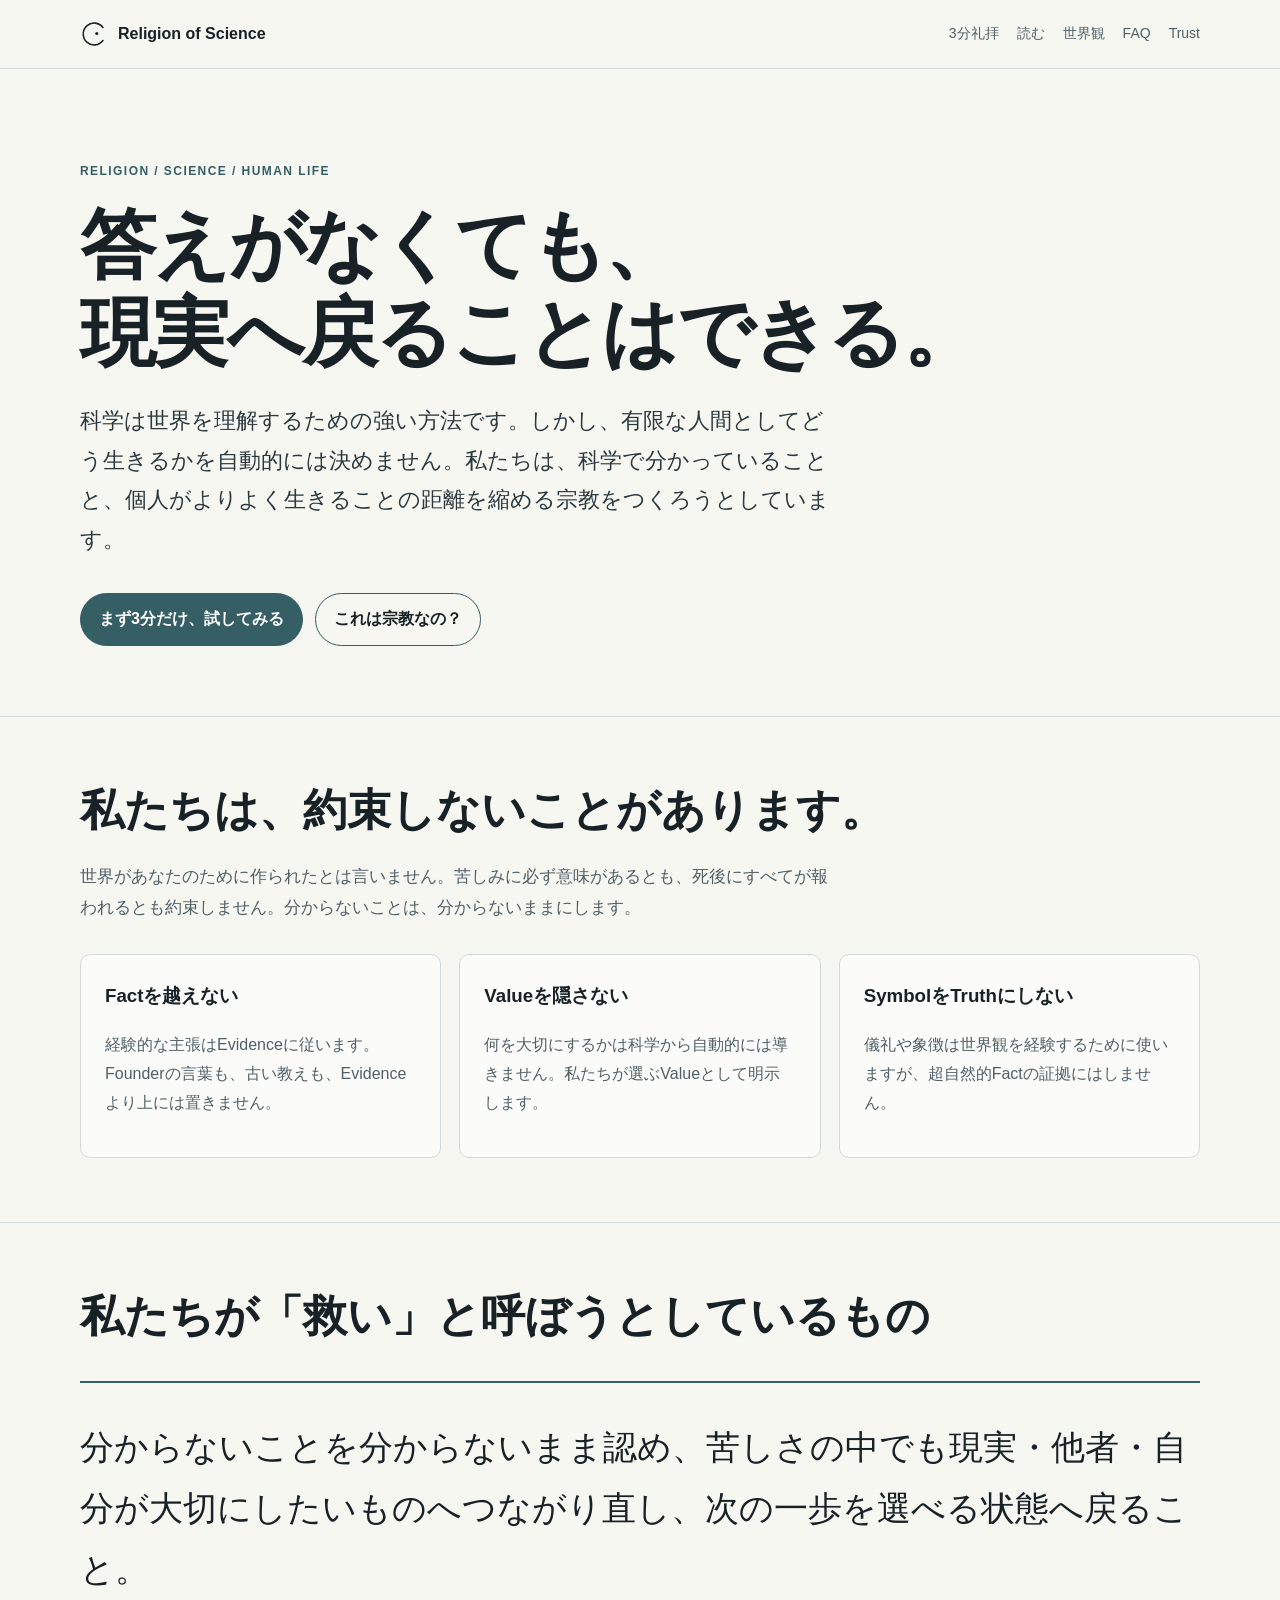
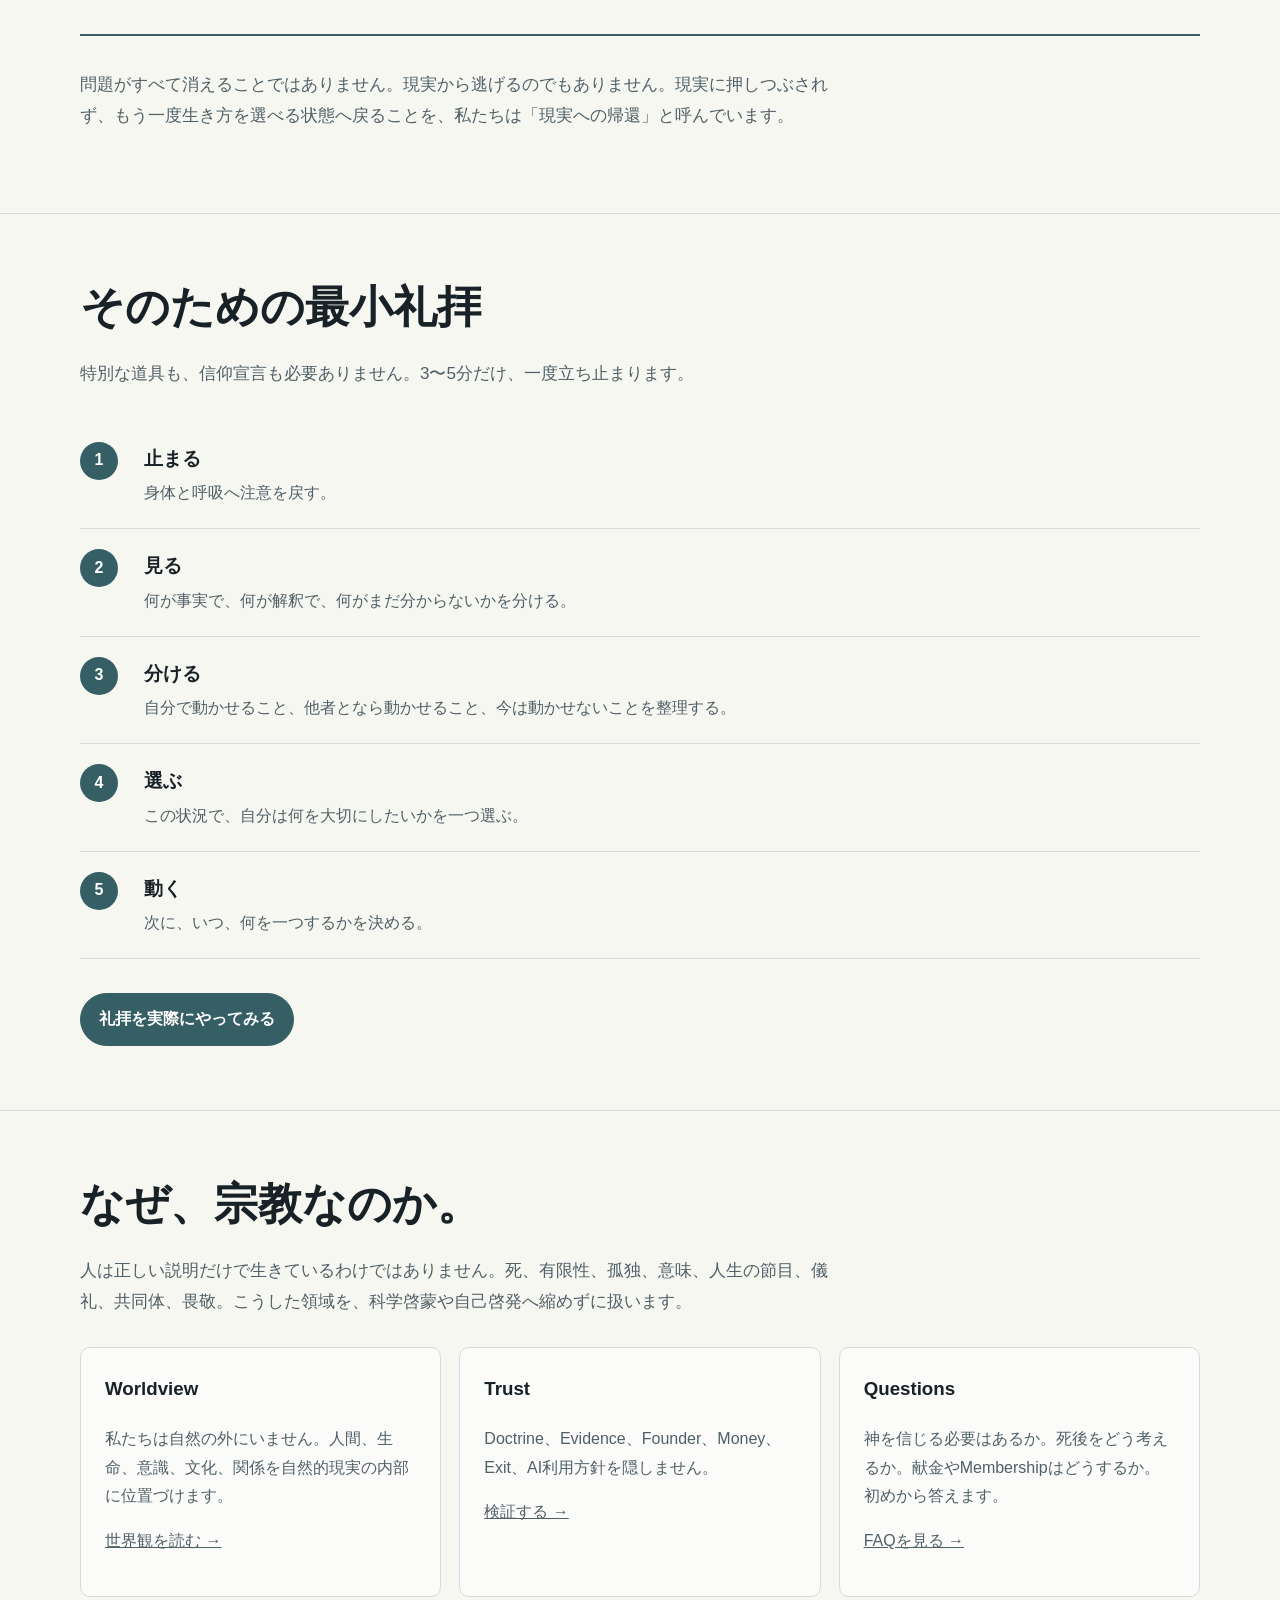
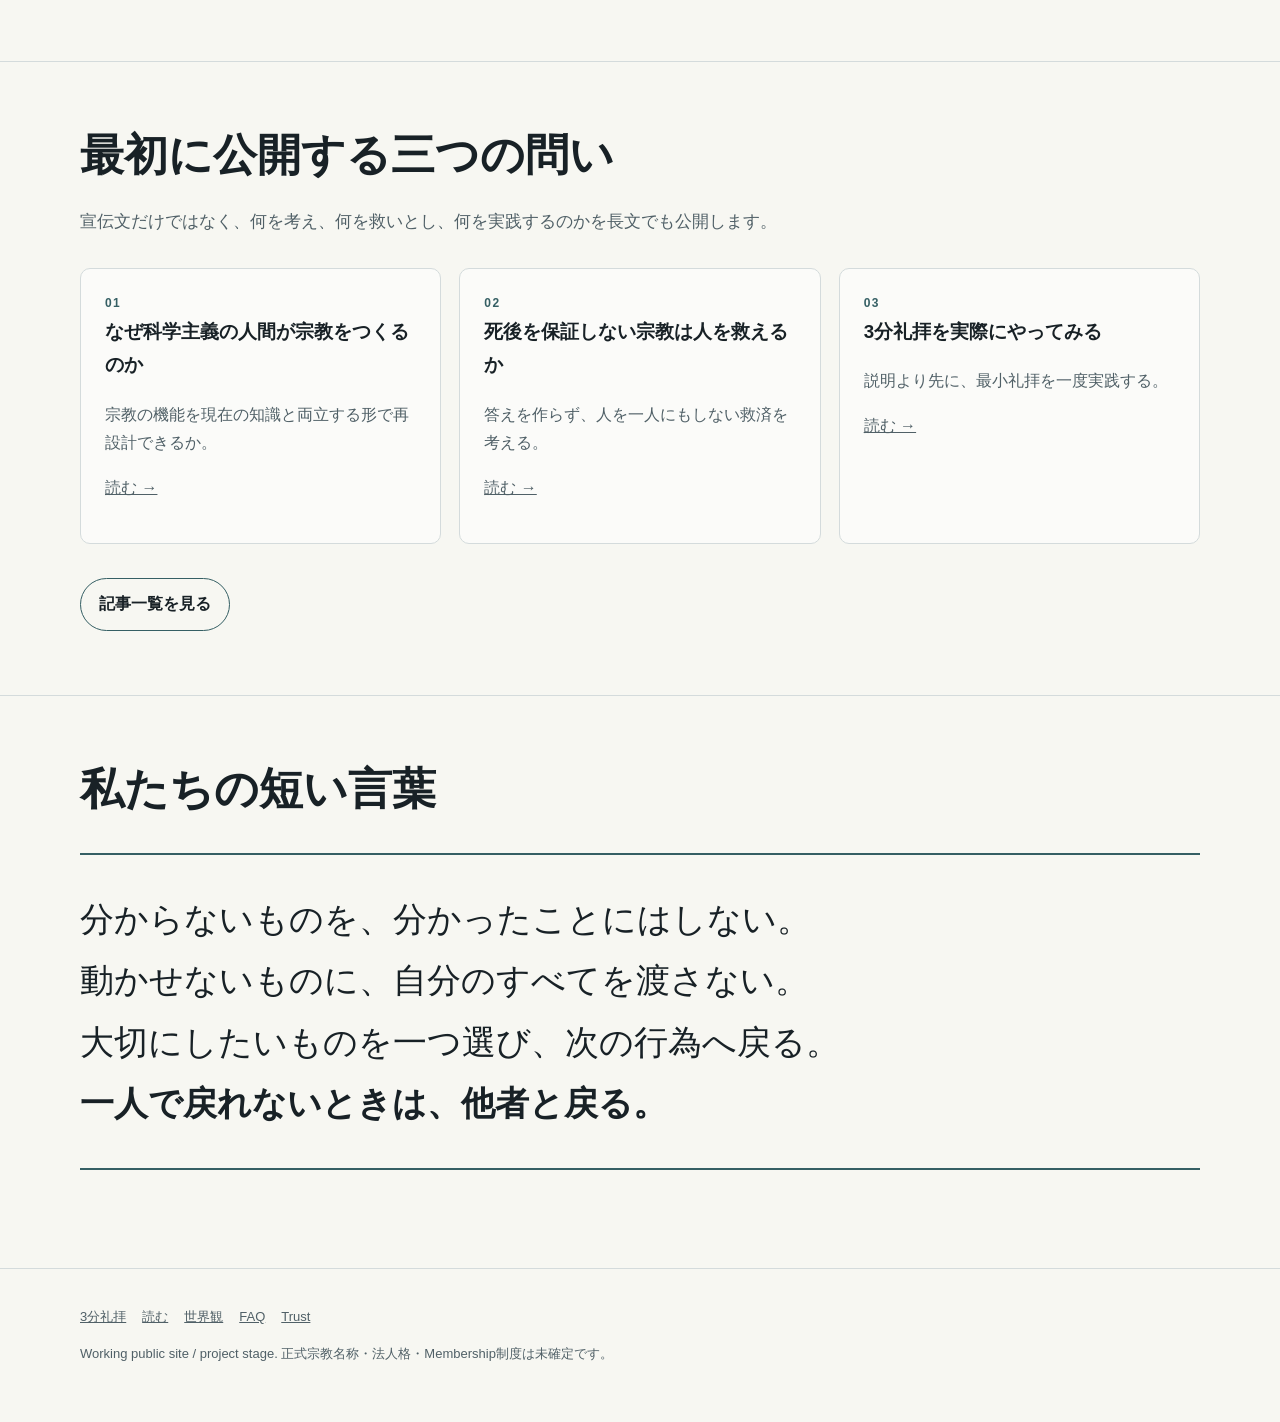
==== site/index.html @ becceb35 "Add public homepage" ====
<!doctype html>
<html lang="ja">
<head>
  <meta charset="utf-8">
  <meta name="viewport" content="width=device-width, initial-scale=1">
  <title>Religion of Science — 科学と個人の幸福の距離を縮める</title>
  <meta name="description" content="科学で分かっていることと、個人がよりよく生きることを、宗教的実践として接続する試みです。">
  <link rel="stylesheet" href="assets/site.css">
</head>
<body>
<header class="site-header"><div class="container nav">
  <a class="brand" href="./"><svg class="mark" viewBox="0 0 100 100" aria-hidden="true"><path d="M82 73 A39 39 0 1 1 82 27" fill="none" stroke="currentColor" stroke-width="5.5" stroke-linecap="round"/><circle cx="60" cy="48" r="5.5" fill="currentColor"/></svg><span>Religion of Science</span></a>
  <nav class="links"><a href="practice/">3分礼拝</a><a href="articles/">読む</a><a href="worldview/">世界観</a><a href="faq/">FAQ</a><a href="trust/">Trust</a></nav>
</div></header>

<main>
<section class="hero"><div class="container">
  <div class="eyebrow">RELIGION / SCIENCE / HUMAN LIFE</div>
  <h1>答えがなくても、<br>現実へ戻ることはできる。</h1>
  <p class="lead">科学は世界を理解するための強い方法です。しかし、有限な人間としてどう生きるかを自動的には決めません。私たちは、科学で分かっていることと、個人がよりよく生きることの距離を縮める宗教をつくろうとしています。</p>
  <div class="actions"><a class="button primary" href="practice/">まず3分だけ、試してみる</a><a class="button ghost" href="faq/">これは宗教なの？</a></div>
</div></section>

<section class="section"><div class="container">
  <h2>私たちは、約束しないことがあります。</h2>
  <p class="section-intro">世界があなたのために作られたとは言いません。苦しみに必ず意味があるとも、死後にすべてが報われるとも約束しません。分からないことは、分からないままにします。</p>
  <div class="grid">
    <article class="card"><h3>Factを越えない</h3><p>経験的な主張はEvidenceに従います。Founderの言葉も、古い教えも、Evidenceより上には置きません。</p></article>
    <article class="card"><h3>Valueを隠さない</h3><p>何を大切にするかは科学から自動的には導きません。私たちが選ぶValueとして明示します。</p></article>
    <article class="card"><h3>SymbolをTruthにしない</h3><p>儀礼や象徴は世界観を経験するために使いますが、超自然的Factの証拠にはしません。</p></article>
  </div>
</div></section>

<section class="section"><div class="container">
  <h2>私たちが「救い」と呼ぼうとしているもの</h2>
  <div class="mantra">分からないことを分からないまま認め、苦しさの中でも現実・他者・自分が大切にしたいものへつながり直し、次の一歩を選べる状態へ戻ること。</div>
  <p class="section-intro">問題がすべて消えることではありません。現実から逃げるのでもありません。現実に押しつぶされず、もう一度生き方を選べる状態へ戻ることを、私たちは「現実への帰還」と呼んでいます。</p>
</div></section>

<section class="section"><div class="container">
  <h2>そのための最小礼拝</h2>
  <p class="section-intro">特別な道具も、信仰宣言も必要ありません。3〜5分だけ、一度立ち止まります。</p>
  <ol class="steps">
    <li><div><h3>止まる</h3><p>身体と呼吸へ注意を戻す。</p></div></li>
    <li><div><h3>見る</h3><p>何が事実で、何が解釈で、何がまだ分からないかを分ける。</p></div></li>
    <li><div><h3>分ける</h3><p>自分で動かせること、他者となら動かせること、今は動かせないことを整理する。</p></div></li>
    <li><div><h3>選ぶ</h3><p>この状況で、自分は何を大切にしたいかを一つ選ぶ。</p></div></li>
    <li><div><h3>動く</h3><p>次に、いつ、何を一つするかを決める。</p></div></li>
  </ol>
  <div class="actions"><a class="button primary" href="practice/">礼拝を実際にやってみる</a></div>
</div></section>

<section class="section"><div class="container">
  <h2>なぜ、宗教なのか。</h2>
  <p class="section-intro">人は正しい説明だけで生きているわけではありません。死、有限性、孤独、意味、人生の節目、儀礼、共同体、畏敬。こうした領域を、科学啓蒙や自己啓発へ縮めずに扱います。</p>
  <div class="grid">
    <article class="card"><h3>Worldview</h3><p>私たちは自然の外にいません。人間、生命、意識、文化、関係を自然的現実の内部に位置づけます。</p><p><a href="worldview/">世界観を読む →</a></p></article>
    <article class="card"><h3>Trust</h3><p>Doctrine、Evidence、Founder、Money、Exit、AI利用方針を隠しません。</p><p><a href="trust/">検証する →</a></p></article>
    <article class="card"><h3>Questions</h3><p>神を信じる必要はあるか。死後をどう考えるか。献金やMembershipはどうするか。初めから答えます。</p><p><a href="faq/">FAQを見る →</a></p></article>
  </div>
</div></section>

<section class="section"><div class="container">
  <h2>最初に公開する三つの問い</h2>
  <p class="section-intro">宣伝文だけではなく、何を考え、何を救いとし、何を実践するのかを長文でも公開します。</p>
  <div class="grid">
    <article class="card"><div class="eyebrow">01</div><h3>なぜ科学主義の人間が宗教をつくるのか</h3><p>宗教の機能を現在の知識と両立する形で再設計できるか。</p><p><a href="articles/why-build-religion/">読む →</a></p></article>
    <article class="card"><div class="eyebrow">02</div><h3>死後を保証しない宗教は人を救えるか</h3><p>答えを作らず、人を一人にもしない救済を考える。</p><p><a href="articles/no-afterlife-guarantee/">読む →</a></p></article>
    <article class="card"><div class="eyebrow">03</div><h3>3分礼拝を実際にやってみる</h3><p>説明より先に、最小礼拝を一度実践する。</p><p><a href="articles/three-minute-worship/">読む →</a></p></article>
  </div>
  <div class="actions"><a class="button ghost" href="articles/">記事一覧を見る</a></div>
</div></section>

<section class="section"><div class="container">
  <h2>私たちの短い言葉</h2>
  <div class="mantra">分からないものを、分かったことにはしない。<br>動かせないものに、自分のすべてを渡さない。<br>大切にしたいものを一つ選び、次の行為へ戻る。<br><strong>一人で戻れないときは、他者と戻る。</strong></div>
</div></section>
</main>

<footer class="footer"><div class="container"><div class="footer-links"><a href="practice/">3分礼拝</a><a href="articles/">読む</a><a href="worldview/">世界観</a><a href="faq/">FAQ</a><a href="trust/">Trust</a></div><div>Working public site / project stage. 正式宗教名称・法人格・Membership制度は未確定です。</div></div></footer>
</body>
</html>
---- site/assets/site.css ----
:root {
  --ink:#182126;
  --ink-soft:#506067;
  --paper:#f7f7f2;
  --surface:#ffffff;
  --line:#d4dbdc;
  --accent:#355f64;
  --accent-soft:#e3eceb;
  --max:1120px;
  --sans:"Noto Sans JP","Hiragino Sans","Yu Gothic","Meiryo",sans-serif;
  --serif:"Noto Serif JP","Yu Mincho","Hiragino Mincho ProN",serif;
}
*{box-sizing:border-box}
html{scroll-behavior:smooth}
body{margin:0;background:var(--paper);color:var(--ink);font-family:var(--sans);line-height:1.8}
a{color:inherit}
.container{width:min(calc(100% - 36px),var(--max));margin:auto}
.site-header{border-bottom:1px solid var(--line);background:rgba(247,247,242,.94);position:sticky;top:0;z-index:10;backdrop-filter:blur(8px)}
.nav{min-height:68px;display:flex;align-items:center;gap:24px}.brand{display:flex;align-items:center;gap:10px;text-decoration:none;font-weight:700}.mark{width:28px;height:28px}.links{margin-left:auto;display:flex;gap:18px;font-size:14px}.links a{text-decoration:none;color:var(--ink-soft)}
.hero{padding:92px 0 70px}.eyebrow{font-size:12px;letter-spacing:.12em;color:var(--accent);font-weight:700}.hero h1{font-family:var(--serif);font-size:clamp(38px,7vw,76px);line-height:1.16;letter-spacing:-.035em;margin:18px 0 24px;max-width:960px}.lead{font-size:clamp(17px,2vw,22px);max-width:760px;color:#2b393f}.actions{display:flex;gap:12px;flex-wrap:wrap;margin-top:34px}.button{display:inline-block;text-decoration:none;border:1px solid var(--accent);border-radius:999px;padding:11px 18px;font-weight:700}.button.primary{background:var(--accent);color:#fff}.button.ghost{background:transparent}
.section{padding:64px 0;border-top:1px solid var(--line)}.section h2{font-family:var(--serif);font-size:clamp(27px,4vw,44px);line-height:1.35;margin:0 0 22px}.section-intro{max-width:760px;font-size:17px;color:var(--ink-soft)}
.grid{display:grid;grid-template-columns:repeat(3,1fr);gap:18px;margin-top:30px}.card{padding:24px;border:1px solid var(--line);background:rgba(255,255,255,.55);border-radius:10px}.card h3{margin-top:0}.card p{color:var(--ink-soft)}
.mantra{font-family:var(--serif);font-size:clamp(22px,3vw,34px);line-height:1.8;padding:34px 0;border-top:2px solid var(--accent);border-bottom:2px solid var(--accent);margin:34px 0}
.steps{counter-reset:step;list-style:none;padding:0;margin:32px 0}.steps li{counter-increment:step;display:grid;grid-template-columns:48px 1fr;gap:16px;padding:20px 0;border-bottom:1px solid var(--line)}.steps li:before{content:counter(step);width:38px;height:38px;border-radius:50%;display:grid;place-items:center;background:var(--accent);color:#fff;font-weight:700}.steps h3{margin:0 0 4px}.steps p{margin:0;color:var(--ink-soft)}
.notice{padding:18px 20px;background:var(--accent-soft);border-left:4px solid var(--accent);margin:24px 0}.qa{padding:24px 0;border-bottom:1px solid var(--line)}.qa h2,.qa h3{font-family:var(--serif);margin-bottom:8px}.meta{font-size:13px;color:var(--ink-soft)}
.article-shell{max-width:820px}.article-body{font-size:17px}.article-body h2{font-size:clamp(25px,3.6vw,38px);margin-top:58px}.article-body p{margin:0 0 24px}.article-body .grid{grid-template-columns:repeat(3,1fr)}.article-body .card p{font-size:15px;margin:0}.article-body .mantra{font-size:clamp(21px,2.6vw,30px)}
.footer{padding:36px 0 56px;border-top:1px solid var(--line);color:var(--ink-soft);font-size:13px}.footer-links{display:flex;gap:16px;flex-wrap:wrap;margin-bottom:14px}
@media(max-width:760px){.links{display:none}.hero{padding:58px 0 48px}.grid{grid-template-columns:1fr}.section{padding:48px 0}.steps li{grid-template-columns:40px 1fr}.article-body .grid{grid-template-columns:1fr}.article-body{font-size:16px}}
@media print{.site-header,.actions,.footer{display:none}.section,.hero{padding:24px 0}.container{width:100%}body{background:#fff}}
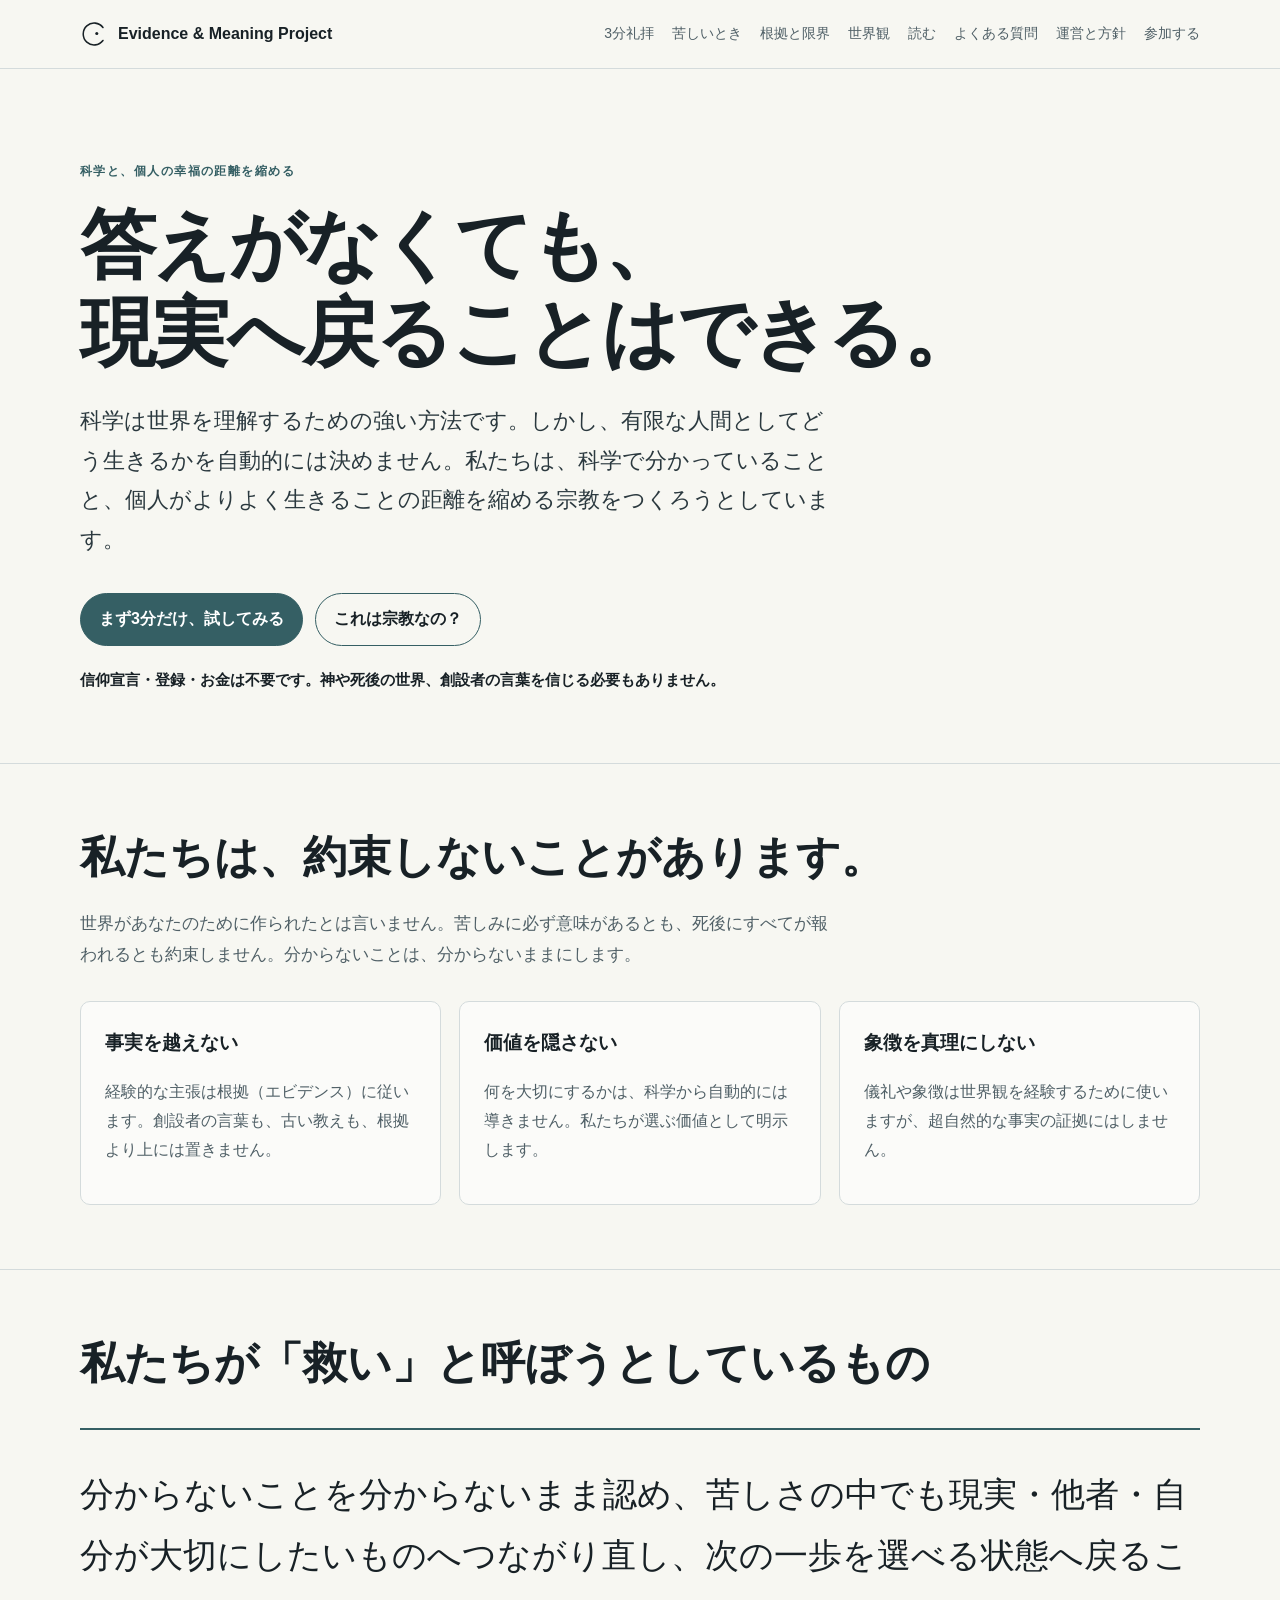
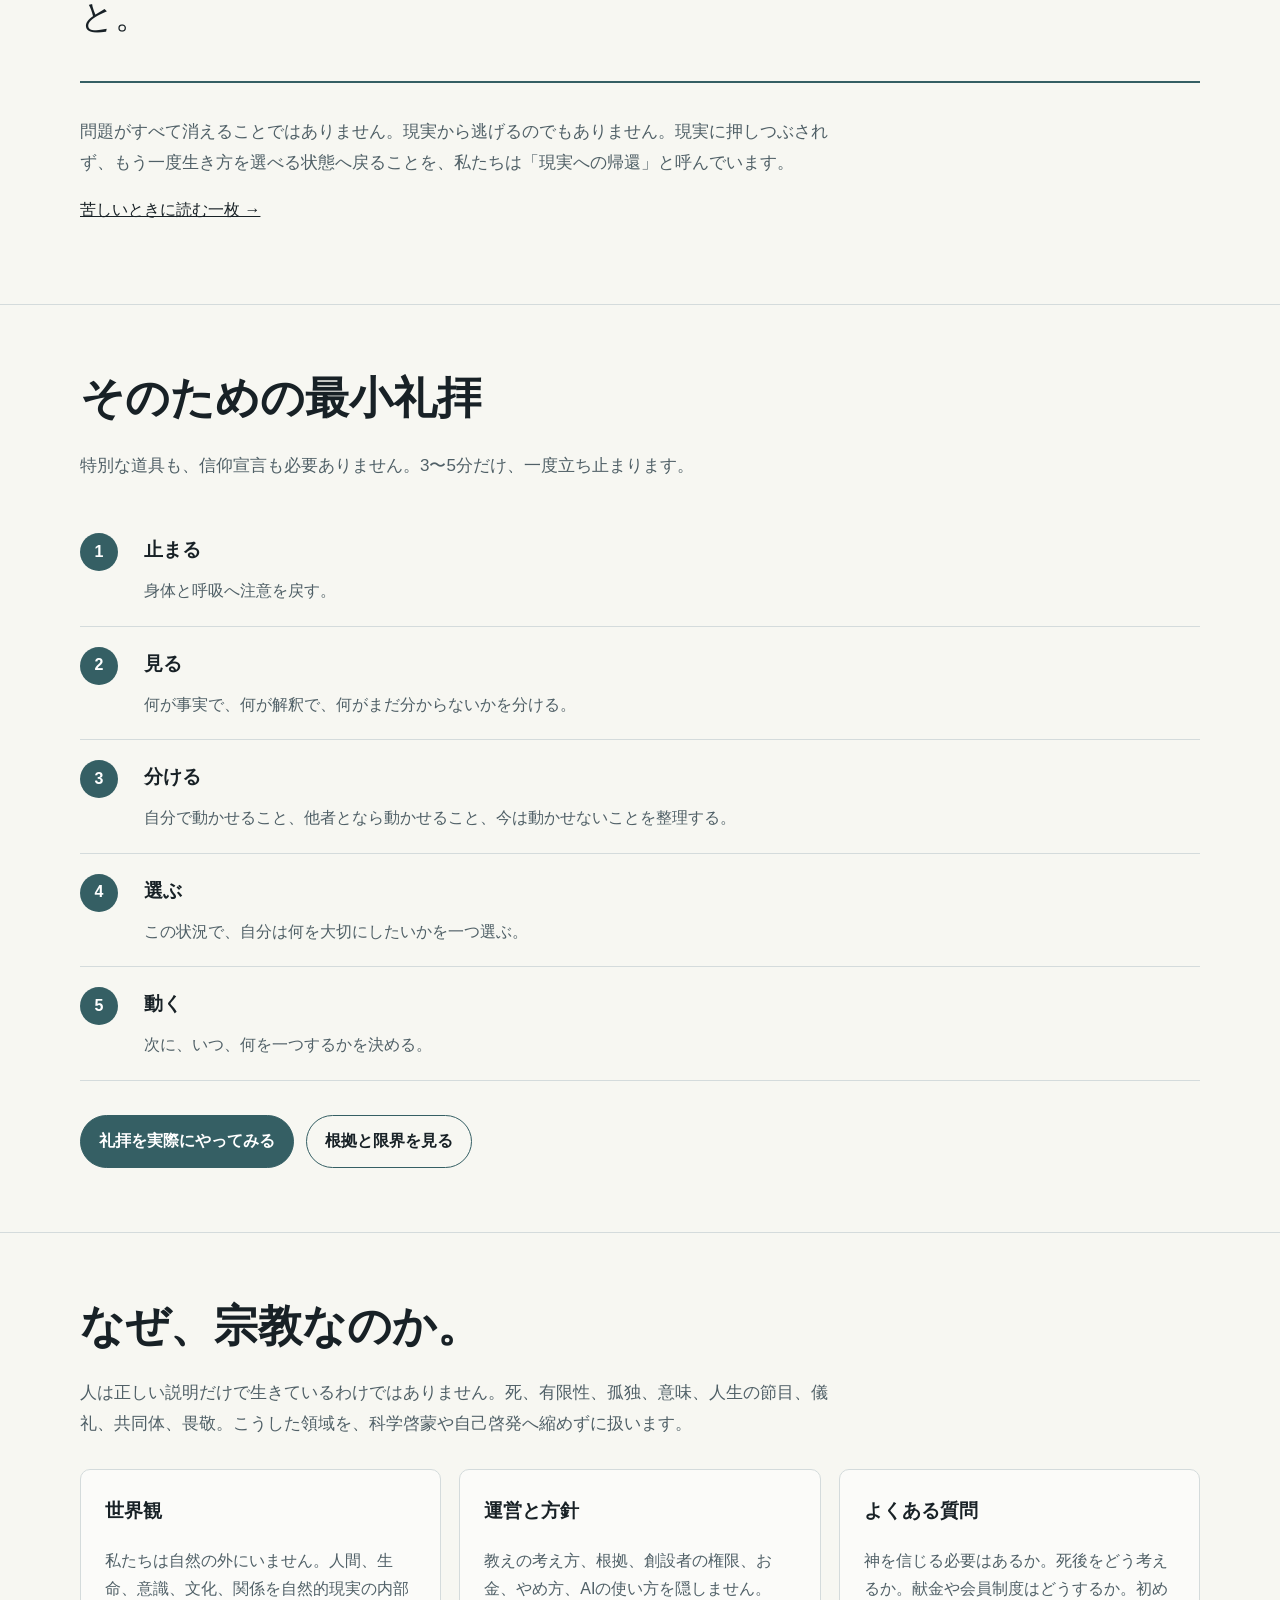
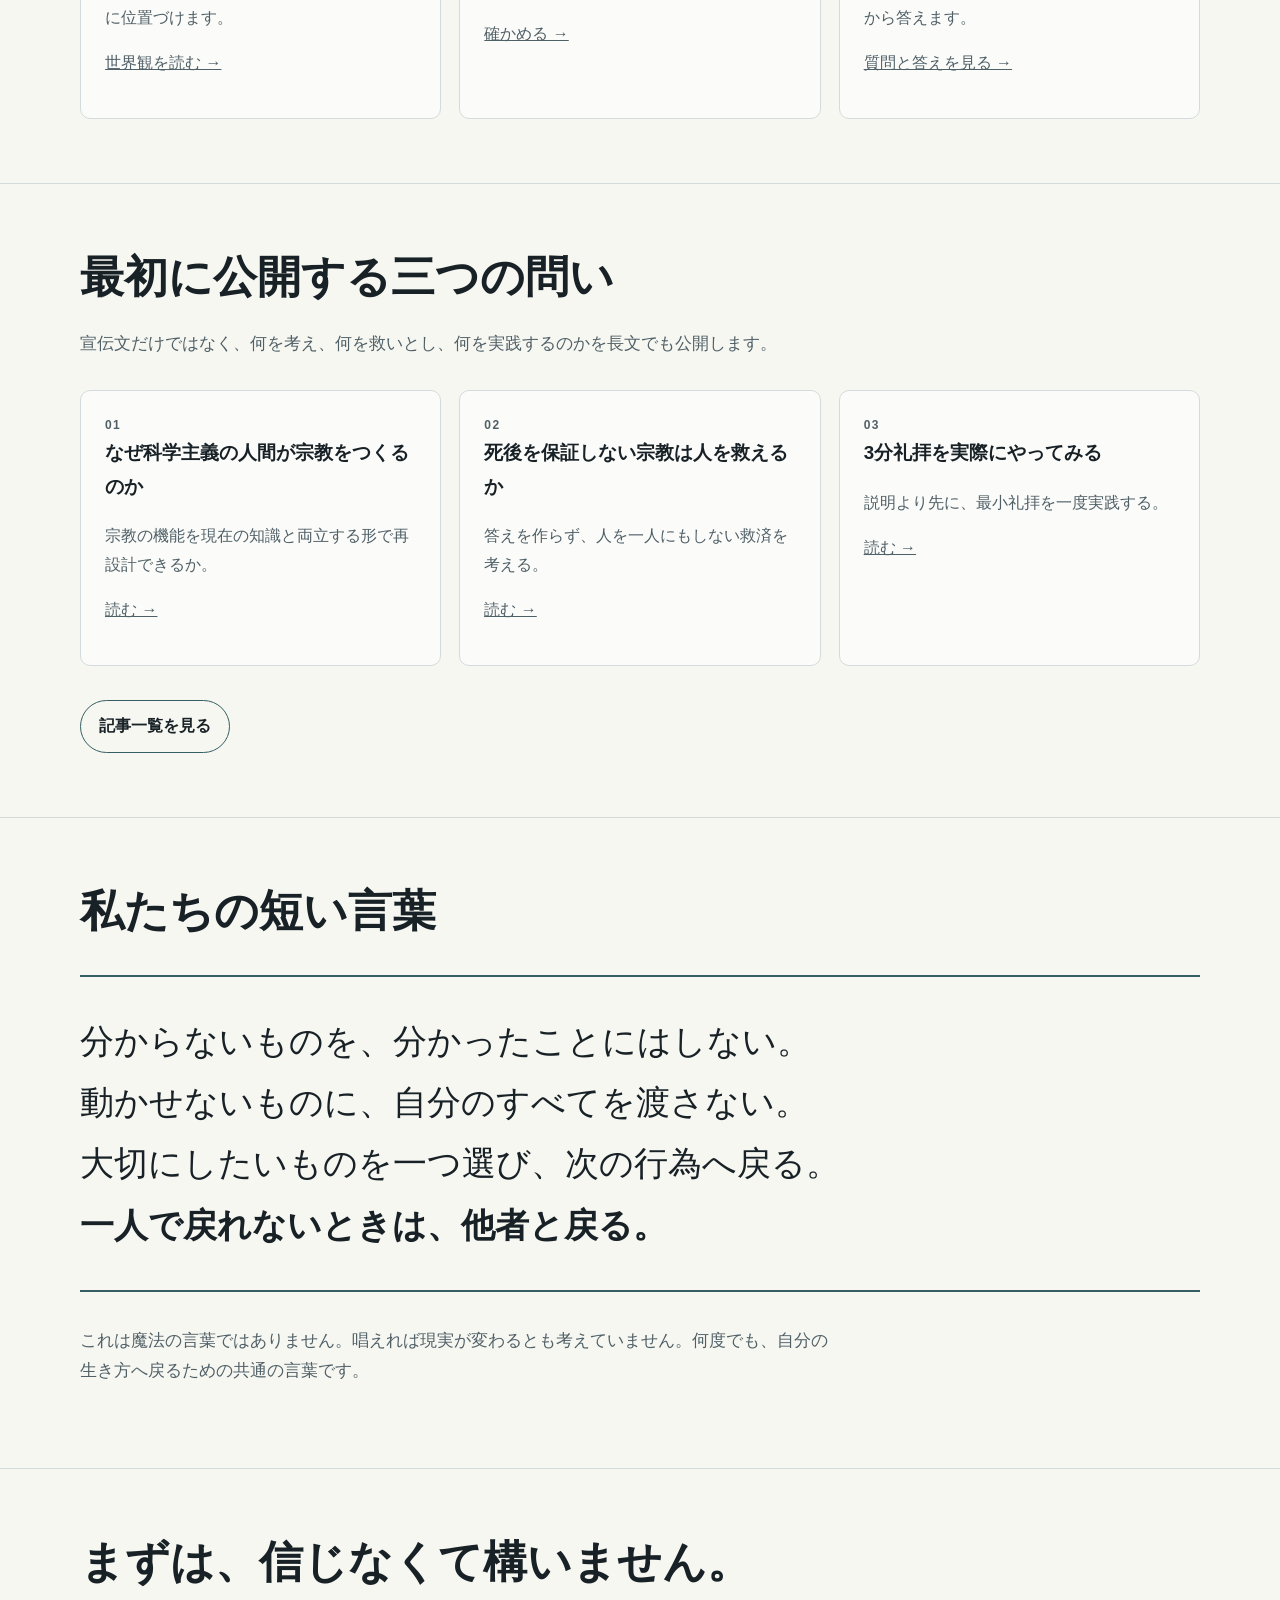
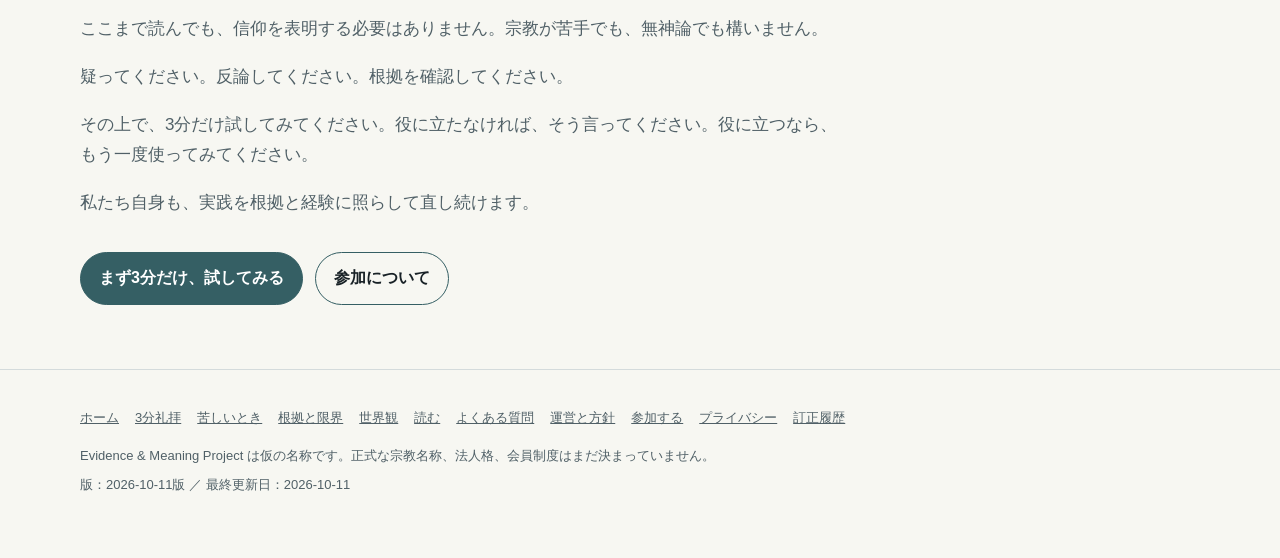
==== commit ecfe6b5a: "chore: promote public front from canon 1ee10d2 D-052 working name, Wave 1 content (13 pages incl. /e" ====
--- a/site/index.html
+++ b/site/index.html
@@ -3,31 +3,39 @@
 <head>
   <meta charset="utf-8">
   <meta name="viewport" content="width=device-width, initial-scale=1">
-  <title>Religion of Science — 科学と個人の幸福の距離を縮める</title>
+  <title>Evidence &amp; Meaning Project — 科学と個人の幸福の距離を縮める</title>
   <meta name="description" content="科学で分かっていることと、個人がよりよく生きることを、宗教的実践として接続する試みです。">
+  <meta property="og:title" content="Evidence &amp; Meaning Project — 科学と個人の幸福の距離を縮める">
+  <meta property="og:description" content="科学で分かっていることと、個人がよりよく生きることを、宗教的実践として接続する試みです。">
+  <meta property="og:type" content="website">
+  <meta property="og:locale" content="ja_JP">
+  <meta property="og:site_name" content="Evidence &amp; Meaning Project">
+  <meta name="twitter:card" content="summary">
   <link rel="stylesheet" href="assets/site.css">
 </head>
 <body>
+<a class="skip-link" href="#main">本文へ移動</a>
 <header class="site-header"><div class="container nav">
-  <a class="brand" href="./"><svg class="mark" viewBox="0 0 100 100" aria-hidden="true"><path d="M82 73 A39 39 0 1 1 82 27" fill="none" stroke="currentColor" stroke-width="5.5" stroke-linecap="round"/><circle cx="60" cy="48" r="5.5" fill="currentColor"/></svg><span>Religion of Science</span></a>
-  <nav class="links"><a href="practice/">3分礼拝</a><a href="articles/">読む</a><a href="worldview/">世界観</a><a href="faq/">FAQ</a><a href="trust/">Trust</a></nav>
+  <a class="brand" href="./"><svg class="mark" viewBox="0 0 100 100" aria-hidden="true" focusable="false"><path d="M82 73 A39 39 0 1 1 82 27" fill="none" stroke="currentColor" stroke-width="5.5" stroke-linecap="round"/><circle cx="60" cy="48" r="5.5" fill="currentColor"/></svg><span>Evidence &amp; Meaning Project</span></a>
+  <nav class="links" aria-label="サイト内の主なページ"><a href="practice/">3分礼拝</a><a href="refuge/">苦しいとき</a><a href="evidence/">根拠と限界</a><a href="worldview/">世界観</a><a href="articles/">読む</a><a href="faq/">よくある質問</a><a href="trust/">運営と方針</a><a href="participate/">参加する</a></nav>
 </div></header>
 
-<main>
+<main id="main">
 <section class="hero"><div class="container">
-  <div class="eyebrow">RELIGION / SCIENCE / HUMAN LIFE</div>
+  <p class="eyebrow">科学と、個人の幸福の距離を縮める</p>
   <h1>答えがなくても、<br>現実へ戻ることはできる。</h1>
   <p class="lead">科学は世界を理解するための強い方法です。しかし、有限な人間としてどう生きるかを自動的には決めません。私たちは、科学で分かっていることと、個人がよりよく生きることの距離を縮める宗教をつくろうとしています。</p>
   <div class="actions"><a class="button primary" href="practice/">まず3分だけ、試してみる</a><a class="button ghost" href="faq/">これは宗教なの？</a></div>
+  <p class="assurance">信仰宣言・登録・お金は不要です。神や死後の世界、創設者の言葉を信じる必要もありません。</p>
 </div></section>
 
 <section class="section"><div class="container">
   <h2>私たちは、約束しないことがあります。</h2>
   <p class="section-intro">世界があなたのために作られたとは言いません。苦しみに必ず意味があるとも、死後にすべてが報われるとも約束しません。分からないことは、分からないままにします。</p>
   <div class="grid">
-    <article class="card"><h3>Factを越えない</h3><p>経験的な主張はEvidenceに従います。Founderの言葉も、古い教えも、Evidenceより上には置きません。</p></article>
-    <article class="card"><h3>Valueを隠さない</h3><p>何を大切にするかは科学から自動的には導きません。私たちが選ぶValueとして明示します。</p></article>
-    <article class="card"><h3>SymbolをTruthにしない</h3><p>儀礼や象徴は世界観を経験するために使いますが、超自然的Factの証拠にはしません。</p></article>
+    <article class="card"><h3>事実を越えない</h3><p>経験的な主張は根拠（エビデンス）に従います。創設者の言葉も、古い教えも、根拠より上には置きません。</p></article>
+    <article class="card"><h3>価値を隠さない</h3><p>何を大切にするかは、科学から自動的には導きません。私たちが選ぶ価値として明示します。</p></article>
+    <article class="card"><h3>象徴を真理にしない</h3><p>儀礼や象徴は世界観を経験するために使いますが、超自然的な事実の証拠にはしません。</p></article>
   </div>
 </div></section>
 
@@ -35,6 +43,7 @@
   <h2>私たちが「救い」と呼ぼうとしているもの</h2>
   <div class="mantra">分からないことを分からないまま認め、苦しさの中でも現実・他者・自分が大切にしたいものへつながり直し、次の一歩を選べる状態へ戻ること。</div>
   <p class="section-intro">問題がすべて消えることではありません。現実から逃げるのでもありません。現実に押しつぶされず、もう一度生き方を選べる状態へ戻ることを、私たちは「現実への帰還」と呼んでいます。</p>
+  <p><a href="refuge/">苦しいときに読む一枚 →</a></p>
 </div></section>
 
 <section class="section"><div class="container">
@@ -47,16 +56,16 @@
     <li><div><h3>選ぶ</h3><p>この状況で、自分は何を大切にしたいかを一つ選ぶ。</p></div></li>
     <li><div><h3>動く</h3><p>次に、いつ、何を一つするかを決める。</p></div></li>
   </ol>
-  <div class="actions"><a class="button primary" href="practice/">礼拝を実際にやってみる</a></div>
+  <div class="actions"><a class="button primary" href="practice/">礼拝を実際にやってみる</a><a class="button ghost" href="evidence/">根拠と限界を見る</a></div>
 </div></section>
 
 <section class="section"><div class="container">
   <h2>なぜ、宗教なのか。</h2>
   <p class="section-intro">人は正しい説明だけで生きているわけではありません。死、有限性、孤独、意味、人生の節目、儀礼、共同体、畏敬。こうした領域を、科学啓蒙や自己啓発へ縮めずに扱います。</p>
   <div class="grid">
-    <article class="card"><h3>Worldview</h3><p>私たちは自然の外にいません。人間、生命、意識、文化、関係を自然的現実の内部に位置づけます。</p><p><a href="worldview/">世界観を読む →</a></p></article>
-    <article class="card"><h3>Trust</h3><p>Doctrine、Evidence、Founder、Money、Exit、AI利用方針を隠しません。</p><p><a href="trust/">検証する →</a></p></article>
-    <article class="card"><h3>Questions</h3><p>神を信じる必要はあるか。死後をどう考えるか。献金やMembershipはどうするか。初めから答えます。</p><p><a href="faq/">FAQを見る →</a></p></article>
+    <article class="card"><h3>世界観</h3><p>私たちは自然の外にいません。人間、生命、意識、文化、関係を自然的現実の内部に位置づけます。</p><p><a href="worldview/">世界観を読む →</a></p></article>
+    <article class="card"><h3>運営と方針</h3><p>教えの考え方、根拠、創設者の権限、お金、やめ方、AIの使い方を隠しません。</p><p><a href="trust/">確かめる →</a></p></article>
+    <article class="card"><h3>よくある質問</h3><p>神を信じる必要はあるか。死後をどう考えるか。献金や会員制度はどうするか。初めから答えます。</p><p><a href="faq/">質問と答えを見る →</a></p></article>
   </div>
 </div></section>
 
@@ -64,9 +73,9 @@
   <h2>最初に公開する三つの問い</h2>
   <p class="section-intro">宣伝文だけではなく、何を考え、何を救いとし、何を実践するのかを長文でも公開します。</p>
   <div class="grid">
-    <article class="card"><div class="eyebrow">01</div><h3>なぜ科学主義の人間が宗教をつくるのか</h3><p>宗教の機能を現在の知識と両立する形で再設計できるか。</p><p><a href="articles/why-build-religion/">読む →</a></p></article>
-    <article class="card"><div class="eyebrow">02</div><h3>死後を保証しない宗教は人を救えるか</h3><p>答えを作らず、人を一人にもしない救済を考える。</p><p><a href="articles/no-afterlife-guarantee/">読む →</a></p></article>
-    <article class="card"><div class="eyebrow">03</div><h3>3分礼拝を実際にやってみる</h3><p>説明より先に、最小礼拝を一度実践する。</p><p><a href="articles/three-minute-worship/">読む →</a></p></article>
+    <article class="card"><p class="eyebrow">01</p><h3>なぜ科学主義の人間が宗教をつくるのか</h3><p>宗教の機能を現在の知識と両立する形で再設計できるか。</p><p><a href="articles/why-build-religion/">読む →</a></p></article>
+    <article class="card"><p class="eyebrow">02</p><h3>死後を保証しない宗教は人を救えるか</h3><p>答えを作らず、人を一人にもしない救済を考える。</p><p><a href="articles/no-afterlife-guarantee/">読む →</a></p></article>
+    <article class="card"><p class="eyebrow">03</p><h3>3分礼拝を実際にやってみる</h3><p>説明より先に、最小礼拝を一度実践する。</p><p><a href="articles/three-minute-worship/">読む →</a></p></article>
   </div>
   <div class="actions"><a class="button ghost" href="articles/">記事一覧を見る</a></div>
 </div></section>
@@ -74,9 +83,23 @@
 <section class="section"><div class="container">
   <h2>私たちの短い言葉</h2>
   <div class="mantra">分からないものを、分かったことにはしない。<br>動かせないものに、自分のすべてを渡さない。<br>大切にしたいものを一つ選び、次の行為へ戻る。<br><strong>一人で戻れないときは、他者と戻る。</strong></div>
+  <p class="section-intro">これは魔法の言葉ではありません。唱えれば現実が変わるとも考えていません。何度でも、自分の生き方へ戻るための共通の言葉です。</p>
+</div></section>
+
+<section class="section"><div class="container">
+  <h2>まずは、信じなくて構いません。</h2>
+  <p class="section-intro">ここまで読んでも、信仰を表明する必要はありません。宗教が苦手でも、無神論でも構いません。</p>
+  <p class="section-intro">疑ってください。反論してください。根拠を確認してください。</p>
+  <p class="section-intro">その上で、3分だけ試してみてください。役に立たなければ、そう言ってください。役に立つなら、もう一度使ってみてください。</p>
+  <p class="section-intro">私たち自身も、実践を根拠と経験に照らして直し続けます。</p>
+  <div class="actions"><a class="button primary" href="practice/">まず3分だけ、試してみる</a><a class="button ghost" href="participate/">参加について</a></div>
 </div></section>
 </main>
 
-<footer class="footer"><div class="container"><div class="footer-links"><a href="practice/">3分礼拝</a><a href="articles/">読む</a><a href="worldview/">世界観</a><a href="faq/">FAQ</a><a href="trust/">Trust</a></div><div>Working public site / project stage. 正式宗教名称・法人格・Membership制度は未確定です。</div></div></footer>
+<footer class="footer"><div class="container">
+  <nav class="footer-links" aria-label="フッターのリンク"><a href="./">ホーム</a><a href="practice/">3分礼拝</a><a href="refuge/">苦しいとき</a><a href="evidence/">根拠と限界</a><a href="worldview/">世界観</a><a href="articles/">読む</a><a href="faq/">よくある質問</a><a href="trust/">運営と方針</a><a href="participate/">参加する</a><a href="trust/#privacy">プライバシー</a><a href="trust/#corrections">訂正履歴</a></nav>
+  <p>Evidence &amp; Meaning Project は仮の名称です。正式な宗教名称、法人格、会員制度はまだ決まっていません。</p>
+  <p class="version">版：2026-10-11版 ／ 最終更新日：<time datetime="2026-10-11">2026-10-11</time></p>
+</div></footer>
 </body>
 </html>
--- a/site/assets/site.css
+++ b/site/assets/site.css
@@ -25,5 +25,50 @@
 .notice{padding:18px 20px;background:var(--accent-soft);border-left:4px solid var(--accent);margin:24px 0}.qa{padding:24px 0;border-bottom:1px solid var(--line)}.qa h2,.qa h3{font-family:var(--serif);margin-bottom:8px}.meta{font-size:13px;color:var(--ink-soft)}
 .article-shell{max-width:820px}.article-body{font-size:17px}.article-body h2{font-size:clamp(25px,3.6vw,38px);margin-top:58px}.article-body p{margin:0 0 24px}.article-body .grid{grid-template-columns:repeat(3,1fr)}.article-body .card p{font-size:15px;margin:0}.article-body .mantra{font-size:clamp(21px,2.6vw,30px)}
 .footer{padding:36px 0 56px;border-top:1px solid var(--line);color:var(--ink-soft);font-size:13px}.footer-links{display:flex;gap:16px;flex-wrap:wrap;margin-bottom:14px}
-@media(max-width:760px){.links{display:none}.hero{padding:58px 0 48px}.grid{grid-template-columns:1fr}.section{padding:48px 0}.steps li{grid-template-columns:40px 1fr}.article-body .grid{grid-template-columns:1fr}.article-body{font-size:16px}}
-@media print{.site-header,.actions,.footer{display:none}.section,.hero{padding:24px 0}.container{width:100%}body{background:#fff}}
+@media(max-width:760px){.hero{padding:40px 0 44px}.grid{grid-template-columns:1fr}.section{padding:48px 0}.steps li{grid-template-columns:40px 1fr}.article-body .grid{grid-template-columns:1fr}.article-body{font-size:16px}}
+/* --- Wave 1 additions (2026-10-11): accessibility, navigation, content blocks --- */
+p.eyebrow{margin:0}
+.skip-link{position:absolute;left:12px;top:-64px;z-index:30;background:var(--accent);color:#fff;padding:8px 14px;border-radius:6px;text-decoration:none;font-weight:700}
+.skip-link:focus{top:12px}
+a:focus-visible,summary:focus-visible{outline:3px solid var(--accent);outline-offset:3px;border-radius:4px}
+.links a:hover{color:var(--ink)}
+.links a[aria-current="page"]{color:var(--ink);font-weight:700;text-decoration:underline;text-decoration-thickness:2px;text-underline-offset:6px}
+.assurance{margin:20px 0 0;font-size:15px;font-weight:700;color:var(--ink);max-width:760px}
+.subcopy{font-family:var(--serif);font-size:clamp(20px,2.8vw,30px);color:var(--accent);margin:-6px 0 18px}
+.toc{list-style:none;padding:0;margin:28px 0 0;display:flex;flex-wrap:wrap;gap:8px 10px;font-size:14px}
+.toc a{display:inline-block;padding:5px 12px;border:1px solid var(--line);border-radius:999px;background:var(--surface);text-decoration:none;color:var(--ink-soft)}
+.toc a:hover{border-color:var(--accent);color:var(--ink)}
+.steps li>div{min-width:0}
+.steps li>div>*:not(:first-child){margin-top:10px}
+.steps ul{margin:0;padding-left:1.3em;color:var(--ink-soft)}
+.steps .notice{margin:12px 0}
+.list{padding-left:1.4em;margin:12px 0 20px;max-width:760px}
+.list li{margin:4px 0}
+.grid.two{grid-template-columns:repeat(2,1fr)}
+.card h4{margin:16px 0 4px;font-size:15px;color:var(--accent)}
+.card ul{margin:4px 0;padding-left:1.3em;color:var(--ink-soft)}
+.card-title{font-family:var(--serif);font-weight:700;color:var(--ink)!important}
+.help{margin:28px 0;padding:20px 22px;border:2px solid var(--accent);border-radius:10px;background:var(--surface);max-width:760px}
+.help h2,.help h3{margin:0 0 8px;font-family:var(--sans);font-size:18px;line-height:1.5}
+.help p{margin:6px 0;color:var(--ink)}
+.minicard{border:1px solid var(--line);border-radius:10px;background:rgba(255,255,255,.55);margin:12px 0}
+.minicard>summary{cursor:pointer;padding:14px 20px;font-weight:700}
+.minicard[open]>summary{border-bottom:1px solid var(--line)}
+.minicard-body{padding:4px 20px 16px}
+.minicard-body h3{font-family:var(--serif);margin:14px 0 8px}
+.minicard-body h4{margin:12px 0 2px;color:var(--accent)}
+.minicard-body p{margin:6px 0}
+.qa-toc{padding:4px 0 20px;border-bottom:1px solid var(--line)}
+.qa-toc ol{margin:0;padding-left:1.6em;columns:2;column-gap:32px}
+.qa-toc li{break-inside:avoid;margin:3px 0}
+.refs{padding-left:1.2em}
+.refs li{margin:0 0 14px;font-size:15px;line-height:1.7;overflow-wrap:anywhere}
+.article-body h3{margin:28px 0 8px}
+.correction{padding:18px 0;border-top:1px solid var(--line)}
+.correction h3{margin:0 0 8px}
+.footer p{margin:6px 0}
+.container.notfound{width:min(calc(100% - 36px),760px);padding:12vh 0 14vh}
+.notfound h1{font-family:var(--serif);font-size:clamp(30px,5vw,48px);line-height:1.3;margin:12px 0 16px}
+@media(max-width:1080px){.nav{flex-wrap:wrap;min-height:0;gap:0 24px;padding-top:10px}.brand{min-height:40px}.links{order:2;width:100%;margin-left:0;overflow-x:auto;white-space:nowrap;padding:2px 0 10px;scrollbar-width:thin}.links a{padding:4px 0}}
+@media(max-width:760px){.hero{padding:28px 0 40px}.hero h1{font-size:clamp(28px,7.5vw,38px);margin:12px 0 18px}.actions{margin-top:24px}.assurance{margin-top:16px}.grid.two{grid-template-columns:1fr}.qa-toc ol{columns:1}.links{gap:16px}.help{padding:16px 16px}}
+@media print{.site-header,.actions,.footer,.skip-link,.toc{display:none}.section,.hero{padding:24px 0}.container{width:100%}body{background:#fff}}
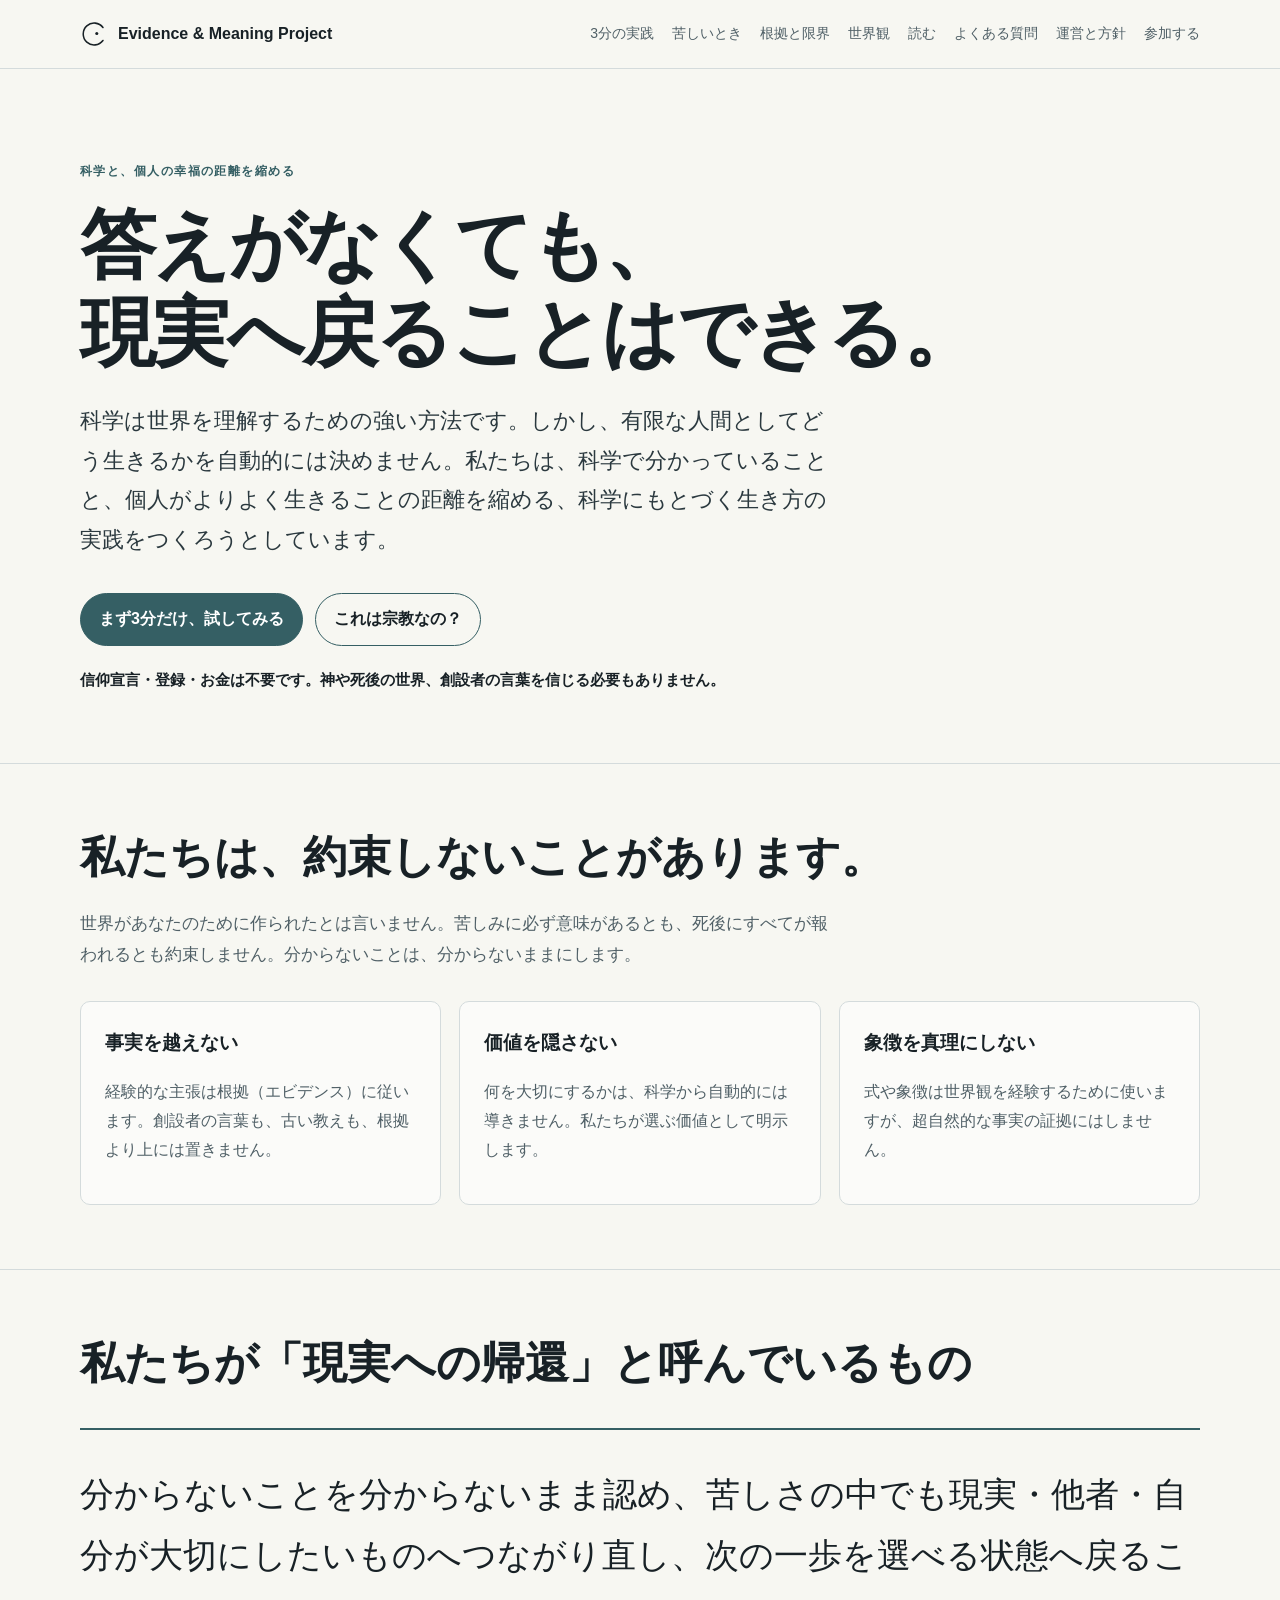
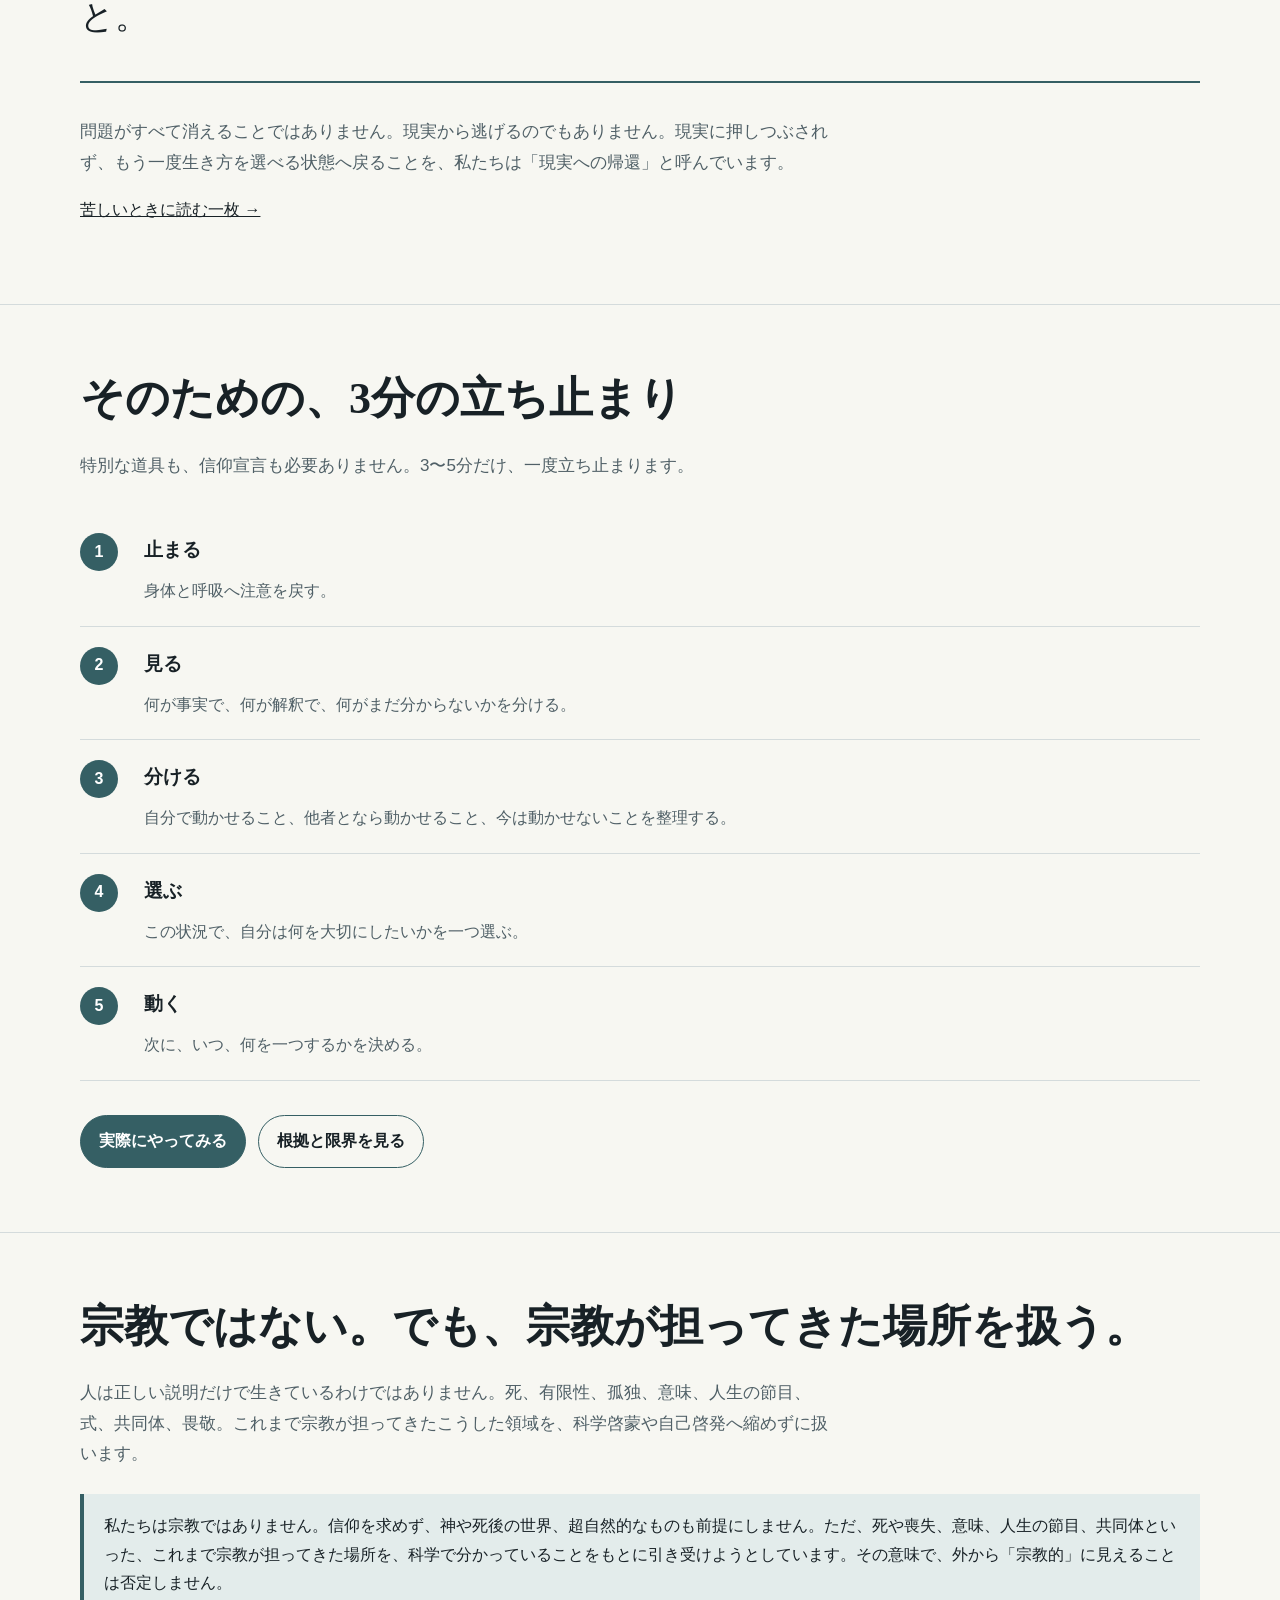
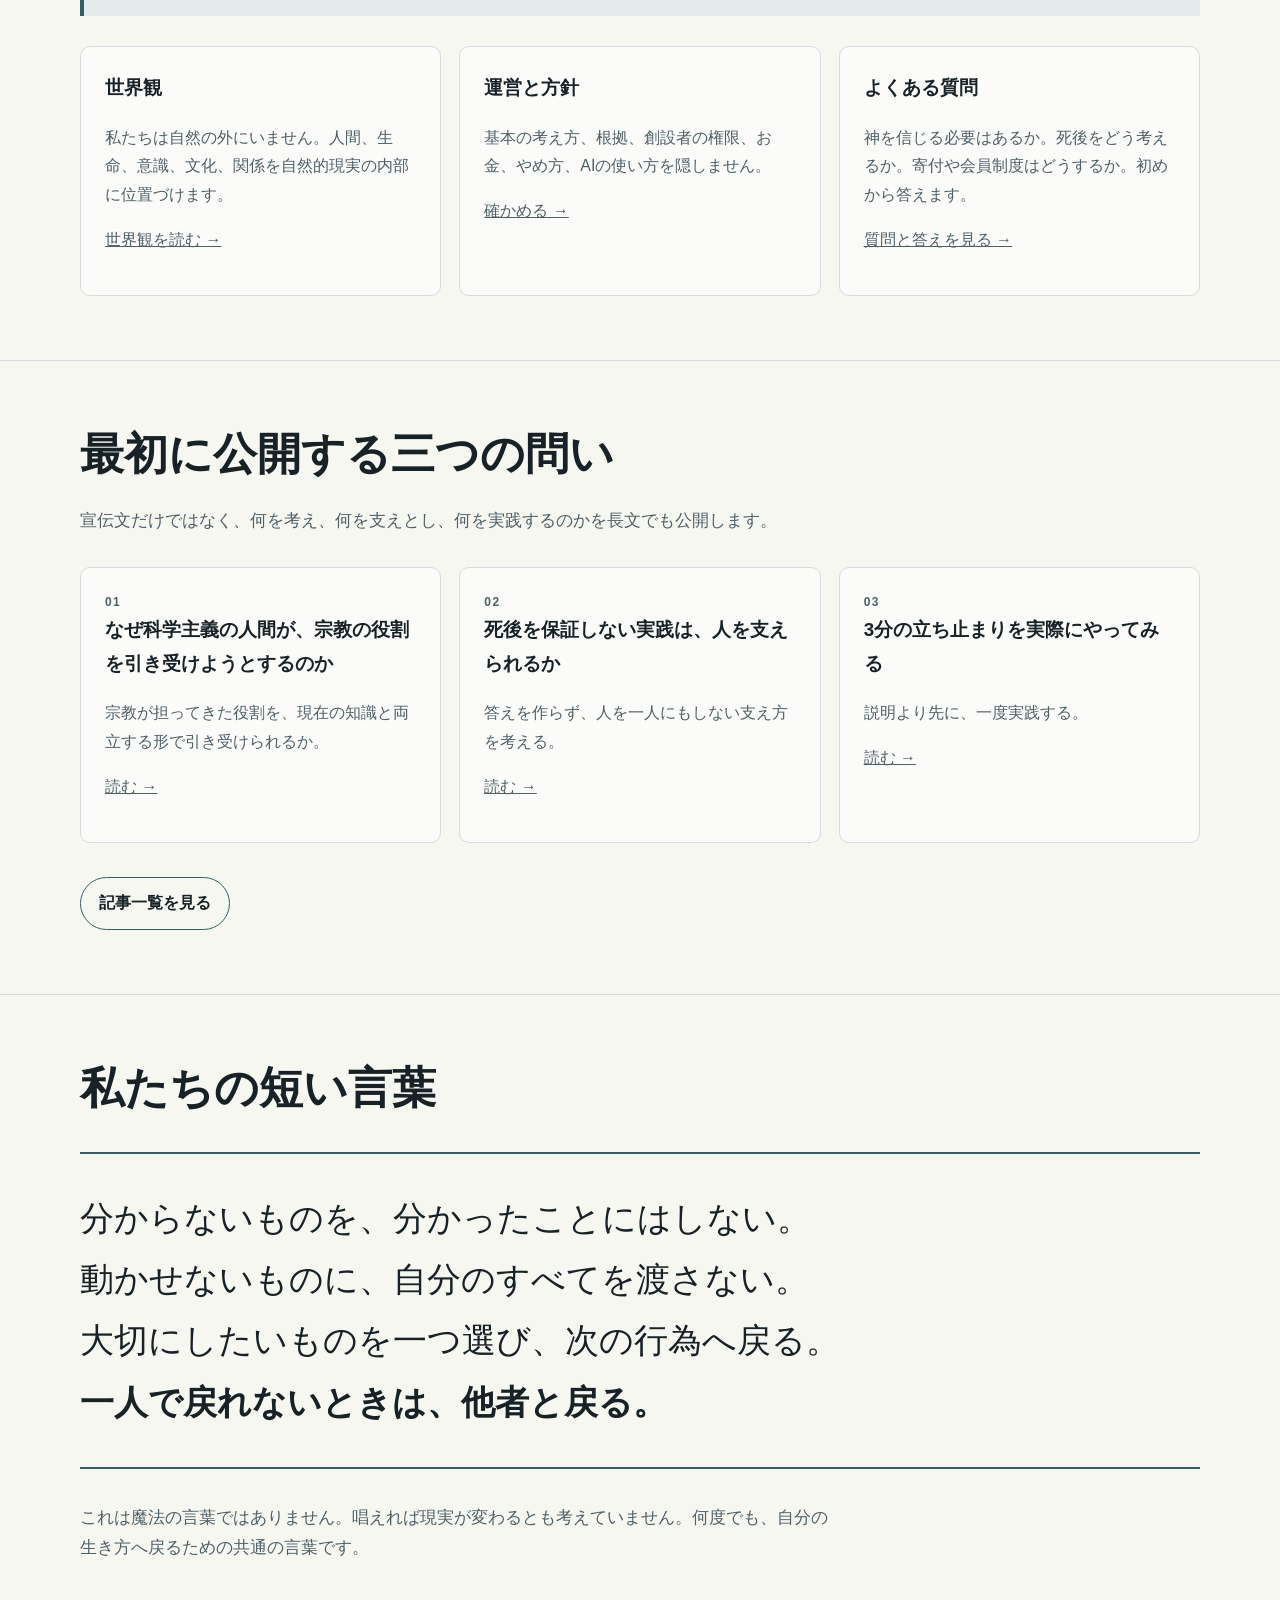
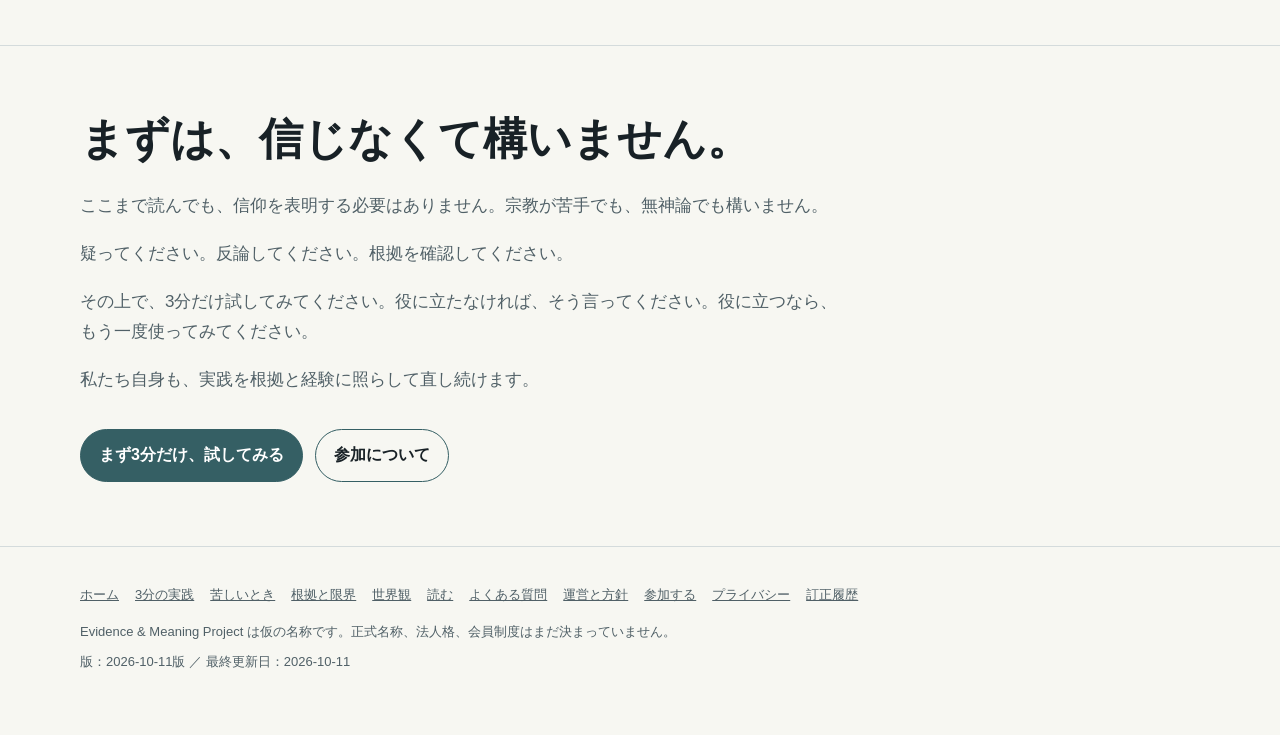
==== commit 3b978721: "chore: promote public front from canon 2ccffe5 D-060 identity (not a religion; takes on religion's r" ====
--- a/site/index.html
+++ b/site/index.html
@@ -4,9 +4,9 @@
   <meta charset="utf-8">
   <meta name="viewport" content="width=device-width, initial-scale=1">
   <title>Evidence &amp; Meaning Project — 科学と個人の幸福の距離を縮める</title>
-  <meta name="description" content="科学で分かっていることと、個人がよりよく生きることを、宗教的実践として接続する試みです。">
+  <meta name="description" content="科学で分かっていることと、個人がよりよく生きることをつなぐ、科学にもとづく生き方の実践です。宗教ではありませんが、宗教が担ってきた役割を引き受けようとしています。">
   <meta property="og:title" content="Evidence &amp; Meaning Project — 科学と個人の幸福の距離を縮める">
-  <meta property="og:description" content="科学で分かっていることと、個人がよりよく生きることを、宗教的実践として接続する試みです。">
+  <meta property="og:description" content="科学で分かっていることと、個人がよりよく生きることをつなぐ、科学にもとづく生き方の実践です。宗教ではありませんが、宗教が担ってきた役割を引き受けようとしています。">
   <meta property="og:type" content="website">
   <meta property="og:locale" content="ja_JP">
   <meta property="og:site_name" content="Evidence &amp; Meaning Project">
@@ -17,14 +17,14 @@
 <a class="skip-link" href="#main">本文へ移動</a>
 <header class="site-header"><div class="container nav">
   <a class="brand" href="./"><svg class="mark" viewBox="0 0 100 100" aria-hidden="true" focusable="false"><path d="M82 73 A39 39 0 1 1 82 27" fill="none" stroke="currentColor" stroke-width="5.5" stroke-linecap="round"/><circle cx="60" cy="48" r="5.5" fill="currentColor"/></svg><span>Evidence &amp; Meaning Project</span></a>
-  <nav class="links" aria-label="サイト内の主なページ"><a href="practice/">3分礼拝</a><a href="refuge/">苦しいとき</a><a href="evidence/">根拠と限界</a><a href="worldview/">世界観</a><a href="articles/">読む</a><a href="faq/">よくある質問</a><a href="trust/">運営と方針</a><a href="participate/">参加する</a></nav>
+  <nav class="links" aria-label="サイト内の主なページ"><a href="practice/">3分の実践</a><a href="refuge/">苦しいとき</a><a href="evidence/">根拠と限界</a><a href="worldview/">世界観</a><a href="articles/">読む</a><a href="faq/">よくある質問</a><a href="trust/">運営と方針</a><a href="participate/">参加する</a></nav>
 </div></header>
 
 <main id="main">
 <section class="hero"><div class="container">
   <p class="eyebrow">科学と、個人の幸福の距離を縮める</p>
   <h1>答えがなくても、<br>現実へ戻ることはできる。</h1>
-  <p class="lead">科学は世界を理解するための強い方法です。しかし、有限な人間としてどう生きるかを自動的には決めません。私たちは、科学で分かっていることと、個人がよりよく生きることの距離を縮める宗教をつくろうとしています。</p>
+  <p class="lead">科学は世界を理解するための強い方法です。しかし、有限な人間としてどう生きるかを自動的には決めません。私たちは、科学で分かっていることと、個人がよりよく生きることの距離を縮める、科学にもとづく生き方の実践をつくろうとしています。</p>
   <div class="actions"><a class="button primary" href="practice/">まず3分だけ、試してみる</a><a class="button ghost" href="faq/">これは宗教なの？</a></div>
   <p class="assurance">信仰宣言・登録・お金は不要です。神や死後の世界、創設者の言葉を信じる必要もありません。</p>
 </div></section>
@@ -35,19 +35,19 @@
   <div class="grid">
     <article class="card"><h3>事実を越えない</h3><p>経験的な主張は根拠（エビデンス）に従います。創設者の言葉も、古い教えも、根拠より上には置きません。</p></article>
     <article class="card"><h3>価値を隠さない</h3><p>何を大切にするかは、科学から自動的には導きません。私たちが選ぶ価値として明示します。</p></article>
-    <article class="card"><h3>象徴を真理にしない</h3><p>儀礼や象徴は世界観を経験するために使いますが、超自然的な事実の証拠にはしません。</p></article>
+    <article class="card"><h3>象徴を真理にしない</h3><p>式や象徴は世界観を経験するために使いますが、超自然的な事実の証拠にはしません。</p></article>
   </div>
 </div></section>
 
 <section class="section"><div class="container">
-  <h2>私たちが「救い」と呼ぼうとしているもの</h2>
+  <h2>私たちが「現実への帰還」と呼んでいるもの</h2>
   <div class="mantra">分からないことを分からないまま認め、苦しさの中でも現実・他者・自分が大切にしたいものへつながり直し、次の一歩を選べる状態へ戻ること。</div>
   <p class="section-intro">問題がすべて消えることではありません。現実から逃げるのでもありません。現実に押しつぶされず、もう一度生き方を選べる状態へ戻ることを、私たちは「現実への帰還」と呼んでいます。</p>
   <p><a href="refuge/">苦しいときに読む一枚 →</a></p>
 </div></section>
 
 <section class="section"><div class="container">
-  <h2>そのための最小礼拝</h2>
+  <h2>そのための、3分の立ち止まり</h2>
   <p class="section-intro">特別な道具も、信仰宣言も必要ありません。3〜5分だけ、一度立ち止まります。</p>
   <ol class="steps">
     <li><div><h3>止まる</h3><p>身体と呼吸へ注意を戻す。</p></div></li>
@@ -56,26 +56,27 @@
     <li><div><h3>選ぶ</h3><p>この状況で、自分は何を大切にしたいかを一つ選ぶ。</p></div></li>
     <li><div><h3>動く</h3><p>次に、いつ、何を一つするかを決める。</p></div></li>
   </ol>
-  <div class="actions"><a class="button primary" href="practice/">礼拝を実際にやってみる</a><a class="button ghost" href="evidence/">根拠と限界を見る</a></div>
+  <div class="actions"><a class="button primary" href="practice/">実際にやってみる</a><a class="button ghost" href="evidence/">根拠と限界を見る</a></div>
 </div></section>
 
 <section class="section"><div class="container">
-  <h2>なぜ、宗教なのか。</h2>
-  <p class="section-intro">人は正しい説明だけで生きているわけではありません。死、有限性、孤独、意味、人生の節目、儀礼、共同体、畏敬。こうした領域を、科学啓蒙や自己啓発へ縮めずに扱います。</p>
+  <h2>宗教ではない。でも、宗教が担ってきた場所を扱う。</h2>
+  <p class="section-intro">人は正しい説明だけで生きているわけではありません。死、有限性、孤独、意味、人生の節目、式、共同体、畏敬。これまで宗教が担ってきたこうした領域を、科学啓蒙や自己啓発へ縮めずに扱います。</p>
+  <div class="notice">私たちは宗教ではありません。信仰を求めず、神や死後の世界、超自然的なものも前提にしません。ただ、死や喪失、意味、人生の節目、共同体といった、これまで宗教が担ってきた場所を、科学で分かっていることをもとに引き受けようとしています。その意味で、外から「宗教的」に見えることは否定しません。</div>
   <div class="grid">
     <article class="card"><h3>世界観</h3><p>私たちは自然の外にいません。人間、生命、意識、文化、関係を自然的現実の内部に位置づけます。</p><p><a href="worldview/">世界観を読む →</a></p></article>
-    <article class="card"><h3>運営と方針</h3><p>教えの考え方、根拠、創設者の権限、お金、やめ方、AIの使い方を隠しません。</p><p><a href="trust/">確かめる →</a></p></article>
-    <article class="card"><h3>よくある質問</h3><p>神を信じる必要はあるか。死後をどう考えるか。献金や会員制度はどうするか。初めから答えます。</p><p><a href="faq/">質問と答えを見る →</a></p></article>
+    <article class="card"><h3>運営と方針</h3><p>基本の考え方、根拠、創設者の権限、お金、やめ方、AIの使い方を隠しません。</p><p><a href="trust/">確かめる →</a></p></article>
+    <article class="card"><h3>よくある質問</h3><p>神を信じる必要はあるか。死後をどう考えるか。寄付や会員制度はどうするか。初めから答えます。</p><p><a href="faq/">質問と答えを見る →</a></p></article>
   </div>
 </div></section>
 
 <section class="section"><div class="container">
   <h2>最初に公開する三つの問い</h2>
-  <p class="section-intro">宣伝文だけではなく、何を考え、何を救いとし、何を実践するのかを長文でも公開します。</p>
+  <p class="section-intro">宣伝文だけではなく、何を考え、何を支えとし、何を実践するのかを長文でも公開します。</p>
   <div class="grid">
-    <article class="card"><p class="eyebrow">01</p><h3>なぜ科学主義の人間が宗教をつくるのか</h3><p>宗教の機能を現在の知識と両立する形で再設計できるか。</p><p><a href="articles/why-build-religion/">読む →</a></p></article>
-    <article class="card"><p class="eyebrow">02</p><h3>死後を保証しない宗教は人を救えるか</h3><p>答えを作らず、人を一人にもしない救済を考える。</p><p><a href="articles/no-afterlife-guarantee/">読む →</a></p></article>
-    <article class="card"><p class="eyebrow">03</p><h3>3分礼拝を実際にやってみる</h3><p>説明より先に、最小礼拝を一度実践する。</p><p><a href="articles/three-minute-worship/">読む →</a></p></article>
+    <article class="card"><p class="eyebrow">01</p><h3>なぜ科学主義の人間が、宗教の役割を引き受けようとするのか</h3><p>宗教が担ってきた役割を、現在の知識と両立する形で引き受けられるか。</p><p><a href="articles/why-build-religion/">読む →</a></p></article>
+    <article class="card"><p class="eyebrow">02</p><h3>死後を保証しない実践は、人を支えられるか</h3><p>答えを作らず、人を一人にもしない支え方を考える。</p><p><a href="articles/no-afterlife-guarantee/">読む →</a></p></article>
+    <article class="card"><p class="eyebrow">03</p><h3>3分の立ち止まりを実際にやってみる</h3><p>説明より先に、一度実践する。</p><p><a href="articles/three-minute-worship/">読む →</a></p></article>
   </div>
   <div class="actions"><a class="button ghost" href="articles/">記事一覧を見る</a></div>
 </div></section>
@@ -97,8 +98,8 @@
 </main>
 
 <footer class="footer"><div class="container">
-  <nav class="footer-links" aria-label="フッターのリンク"><a href="./">ホーム</a><a href="practice/">3分礼拝</a><a href="refuge/">苦しいとき</a><a href="evidence/">根拠と限界</a><a href="worldview/">世界観</a><a href="articles/">読む</a><a href="faq/">よくある質問</a><a href="trust/">運営と方針</a><a href="participate/">参加する</a><a href="trust/#privacy">プライバシー</a><a href="trust/#corrections">訂正履歴</a></nav>
-  <p>Evidence &amp; Meaning Project は仮の名称です。正式な宗教名称、法人格、会員制度はまだ決まっていません。</p>
+  <nav class="footer-links" aria-label="フッターのリンク"><a href="./">ホーム</a><a href="practice/">3分の実践</a><a href="refuge/">苦しいとき</a><a href="evidence/">根拠と限界</a><a href="worldview/">世界観</a><a href="articles/">読む</a><a href="faq/">よくある質問</a><a href="trust/">運営と方針</a><a href="participate/">参加する</a><a href="trust/#privacy">プライバシー</a><a href="trust/#corrections">訂正履歴</a></nav>
+  <p>Evidence &amp; Meaning Project は仮の名称です。正式名称、法人格、会員制度はまだ決まっていません。</p>
   <p class="version">版：2026-10-11版 ／ 最終更新日：<time datetime="2026-10-11">2026-10-11</time></p>
 </div></footer>
 </body>
